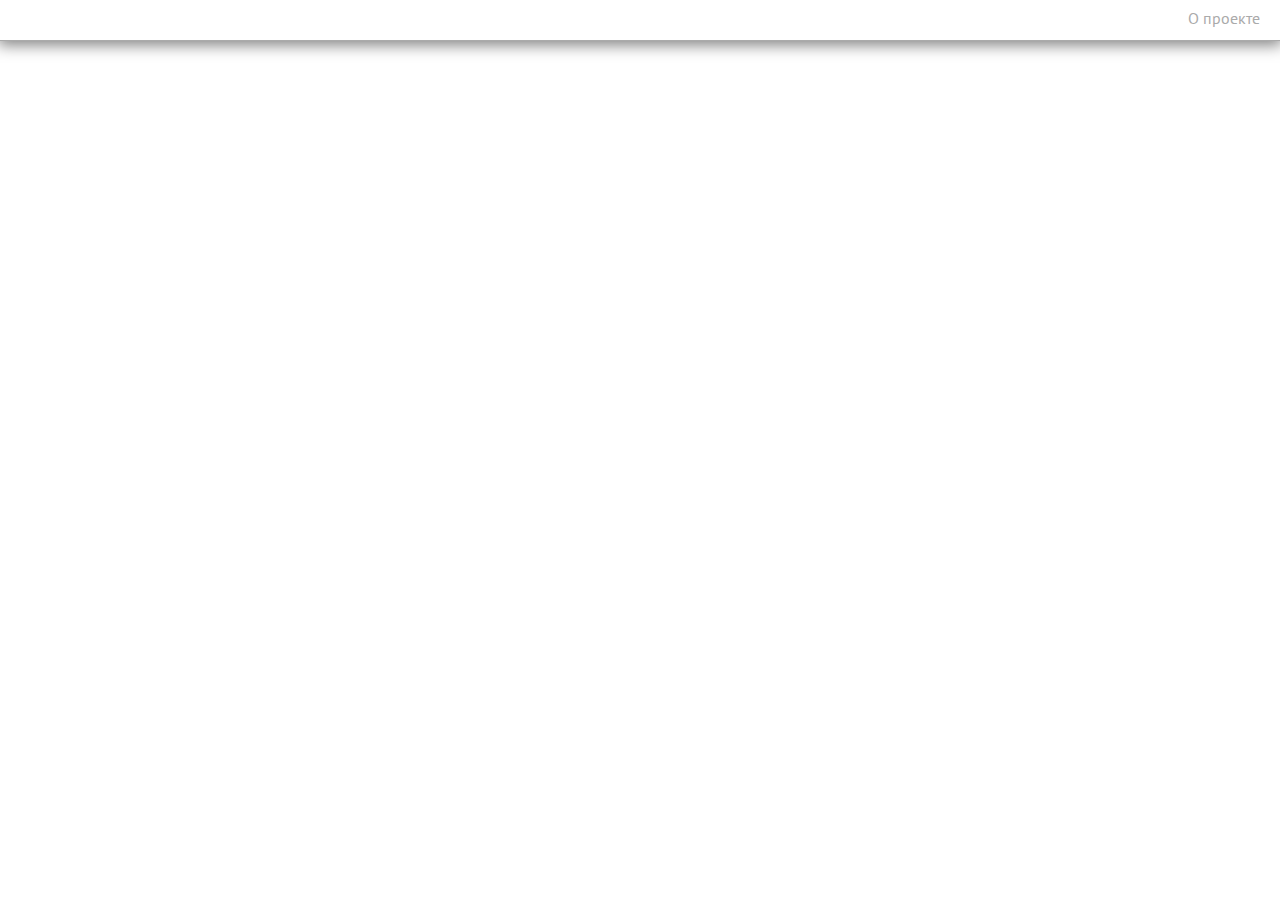
==== about.html @ bceefa81 "Create about.html" ====
<!DOCTYPE html>
<html lang="en" dir="ltr">
  <head>
    <meta charset="utf-8">
    <link rel="stylesheet" href="stylesheets/style.css">
    <title></title>
  </head>
  <body>
    <div class="menubar">
      <a href="index.html"> <img src="images/logo.svg" alt=""> </a>
      <a href="about.html">О проекте</a>
    </div>
  </body>
</html>
---- stylesheets/style.css ----
@import 'reset.css';
@import url('https://fonts.googleapis.com/css?family=PT+Sans+Caption:400,700|PT+Sans:400,400i,700,700i&amp;subset=cyrillic');
@import 'layout.css';
@import "content.css";
@import "sidebar.css";
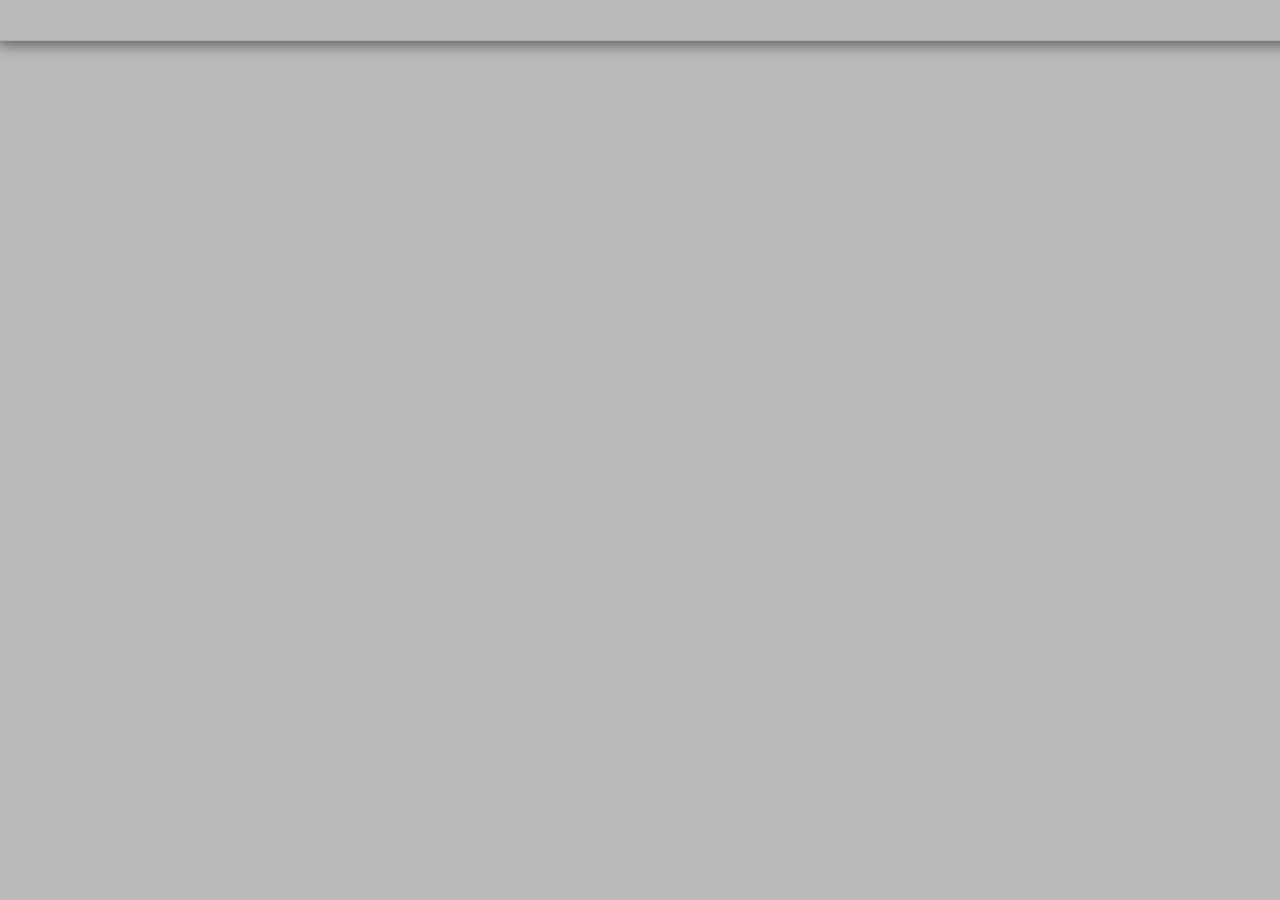
==== commit 31001df4: "Update about.html" ====
--- a/about.html
+++ b/about.html
@@ -4,6 +4,18 @@
     <meta charset="utf-8">
     <link rel="stylesheet" href="stylesheets/style.css">
     <title></title>
+    <style media="screen">
+      body {
+        width: 1440px;
+        margin: 0 auto;
+        /* background: white; */
+        background: url("images/1440.jpg")
+      }
+      html {
+        background: #bbb;
+
+      }
+    </style>
   </head>
   <body>
     <div class="menubar">
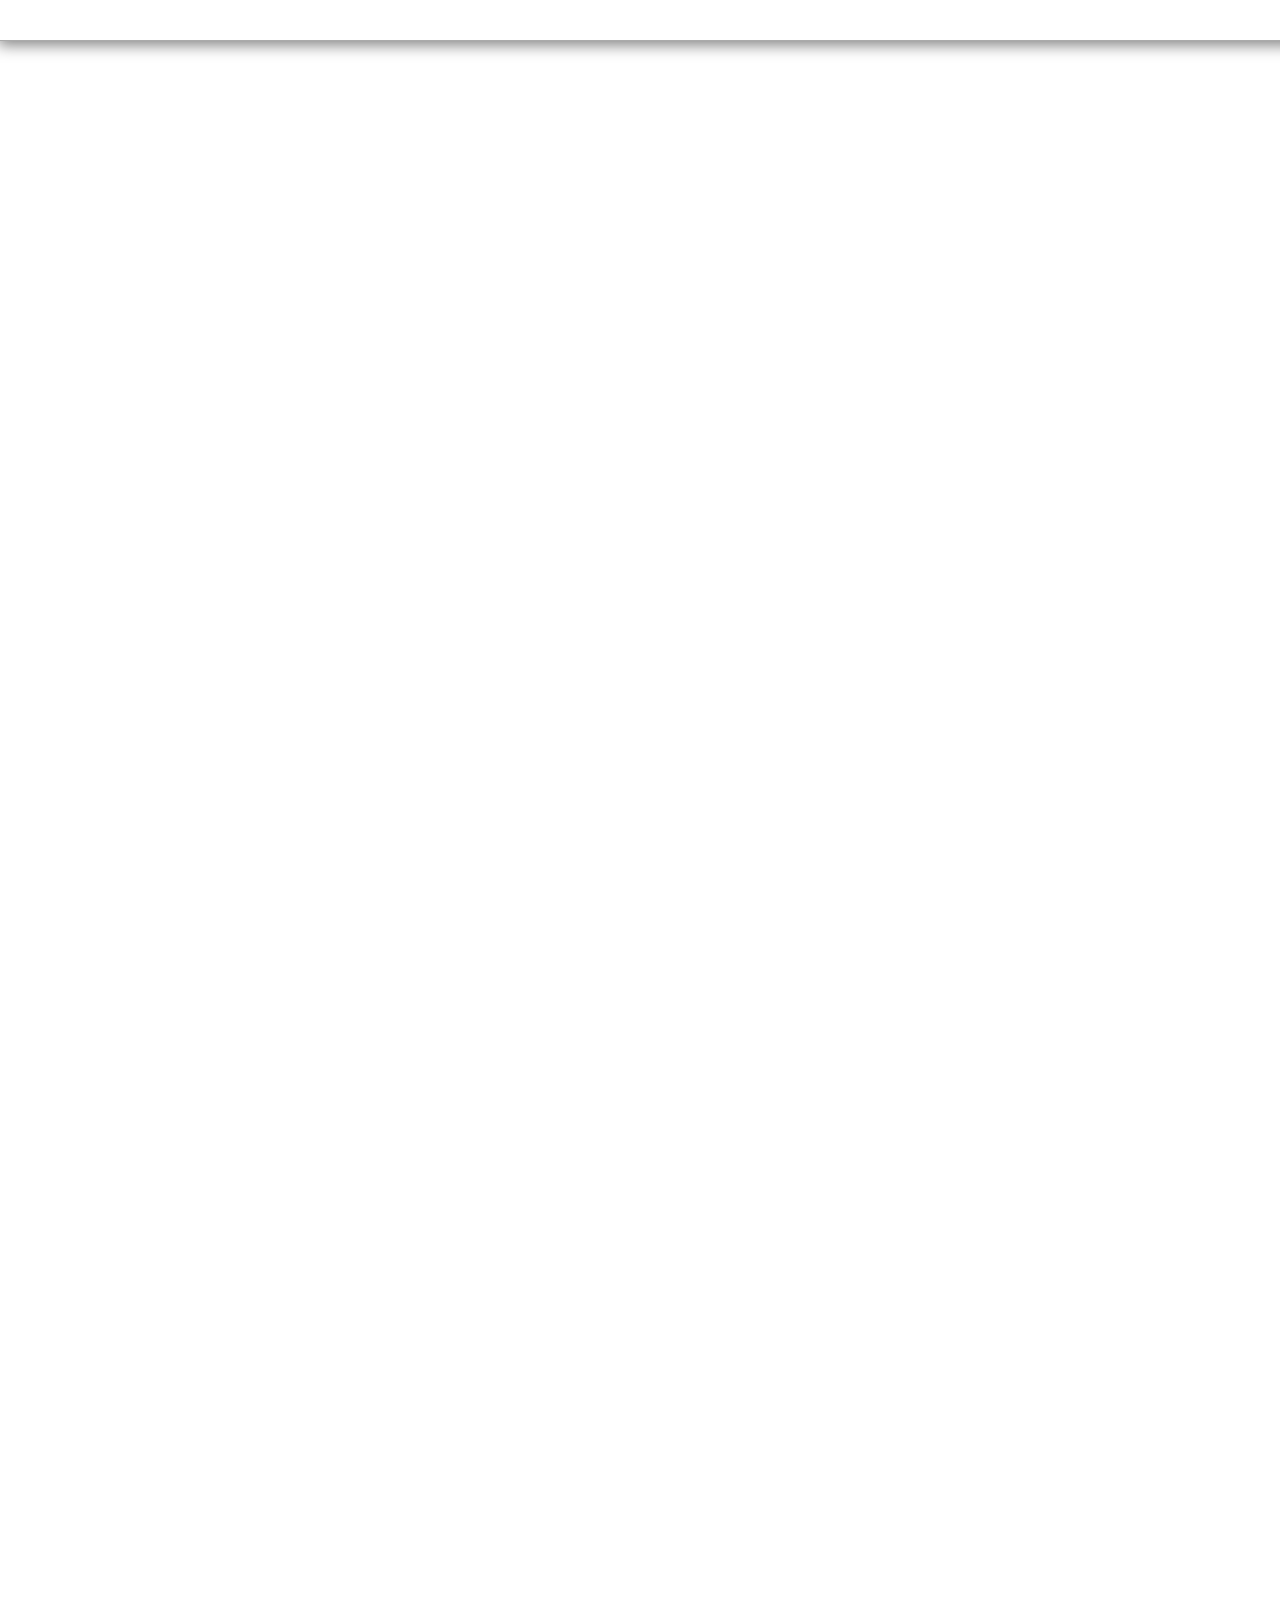
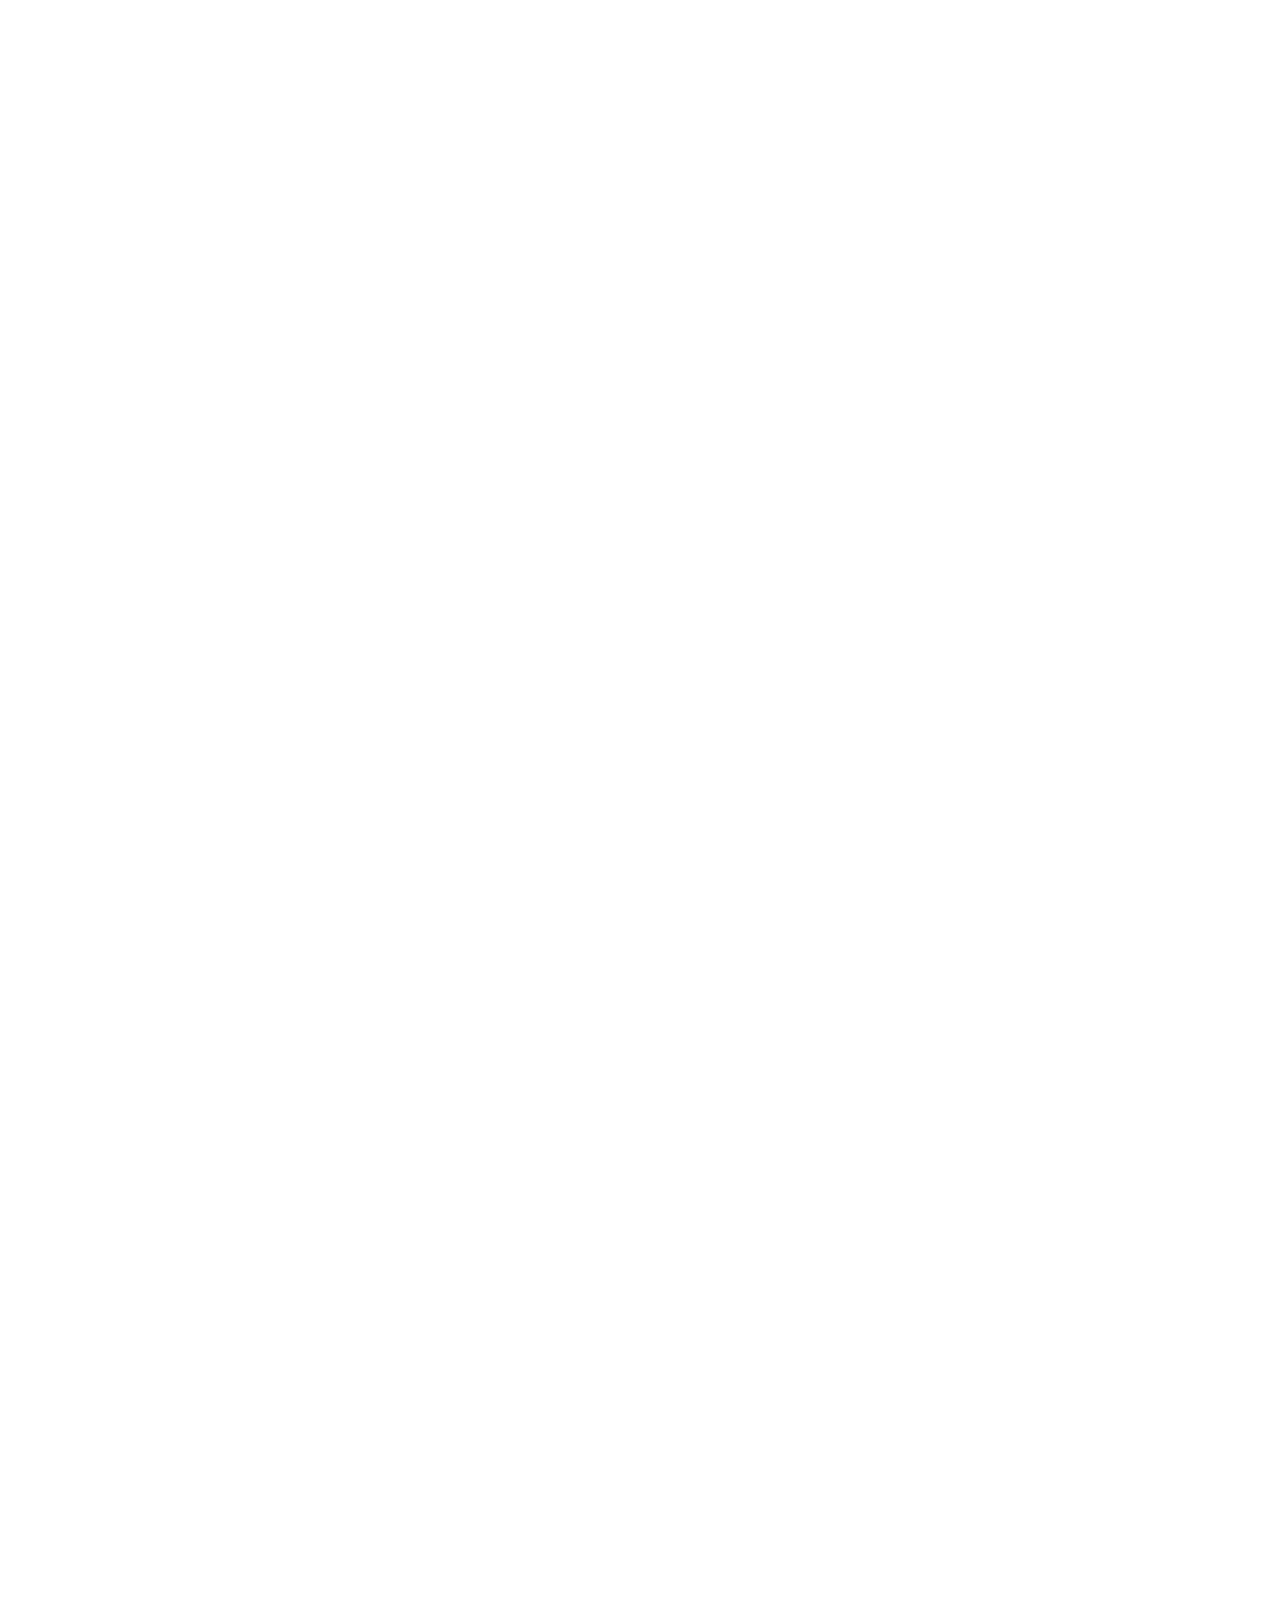
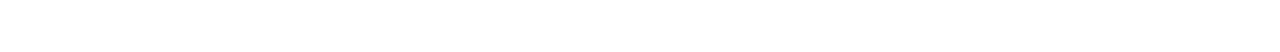
==== commit 5f5d5625: "Update about.html" ====
--- a/about.html
+++ b/about.html
@@ -8,12 +8,22 @@
       body {
         width: 1440px;
         margin: 0 auto;
-        /* background: white; */
-        background: url("images/1440.jpg")
+        background: white;
+        height: 3252px;
+        display: block;
+      }
+      body::before {
+        content: "";
+        position: absolute;
+        left: 0;
+        top: 0;
+        right: 0;
+        background: url("images/1440.jpg");
       }
       html {
         background: #bbb;
-
+        position: relative;
+        height: 100%;
       }
     </style>
   </head>
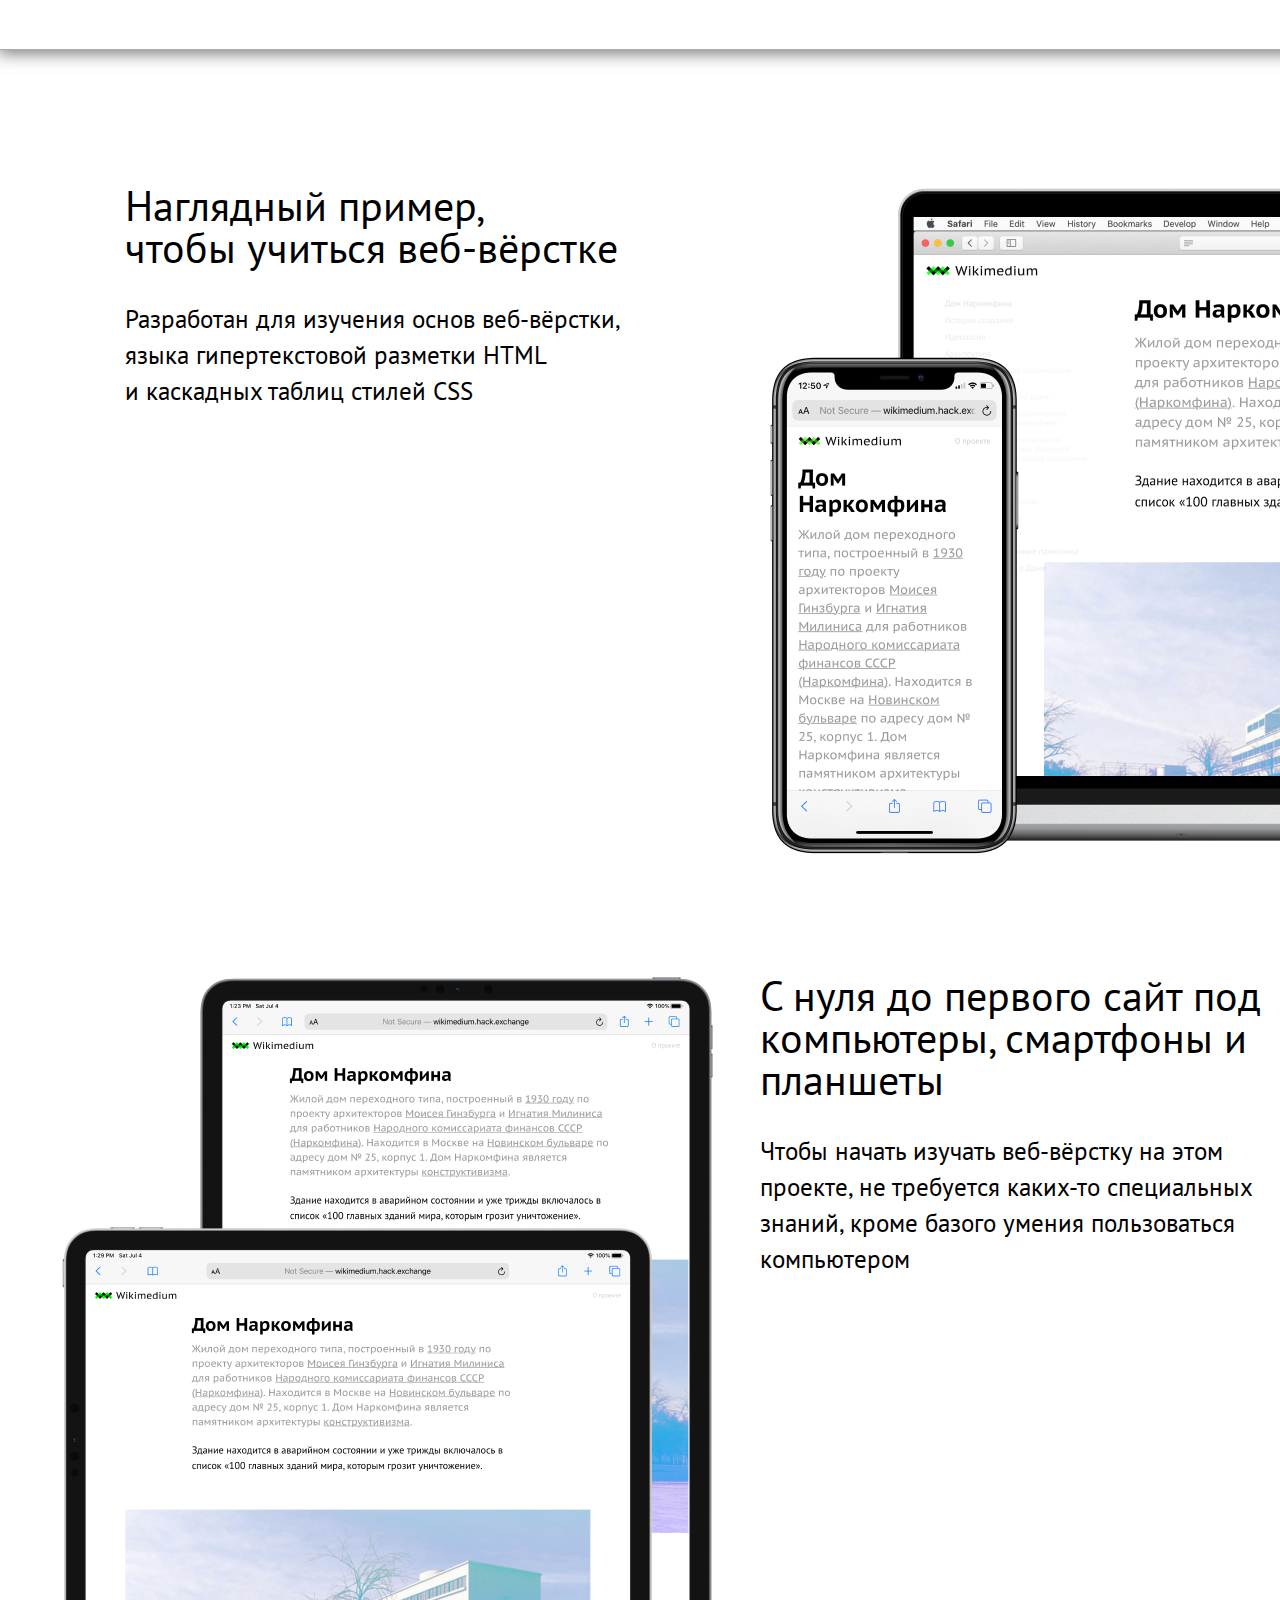
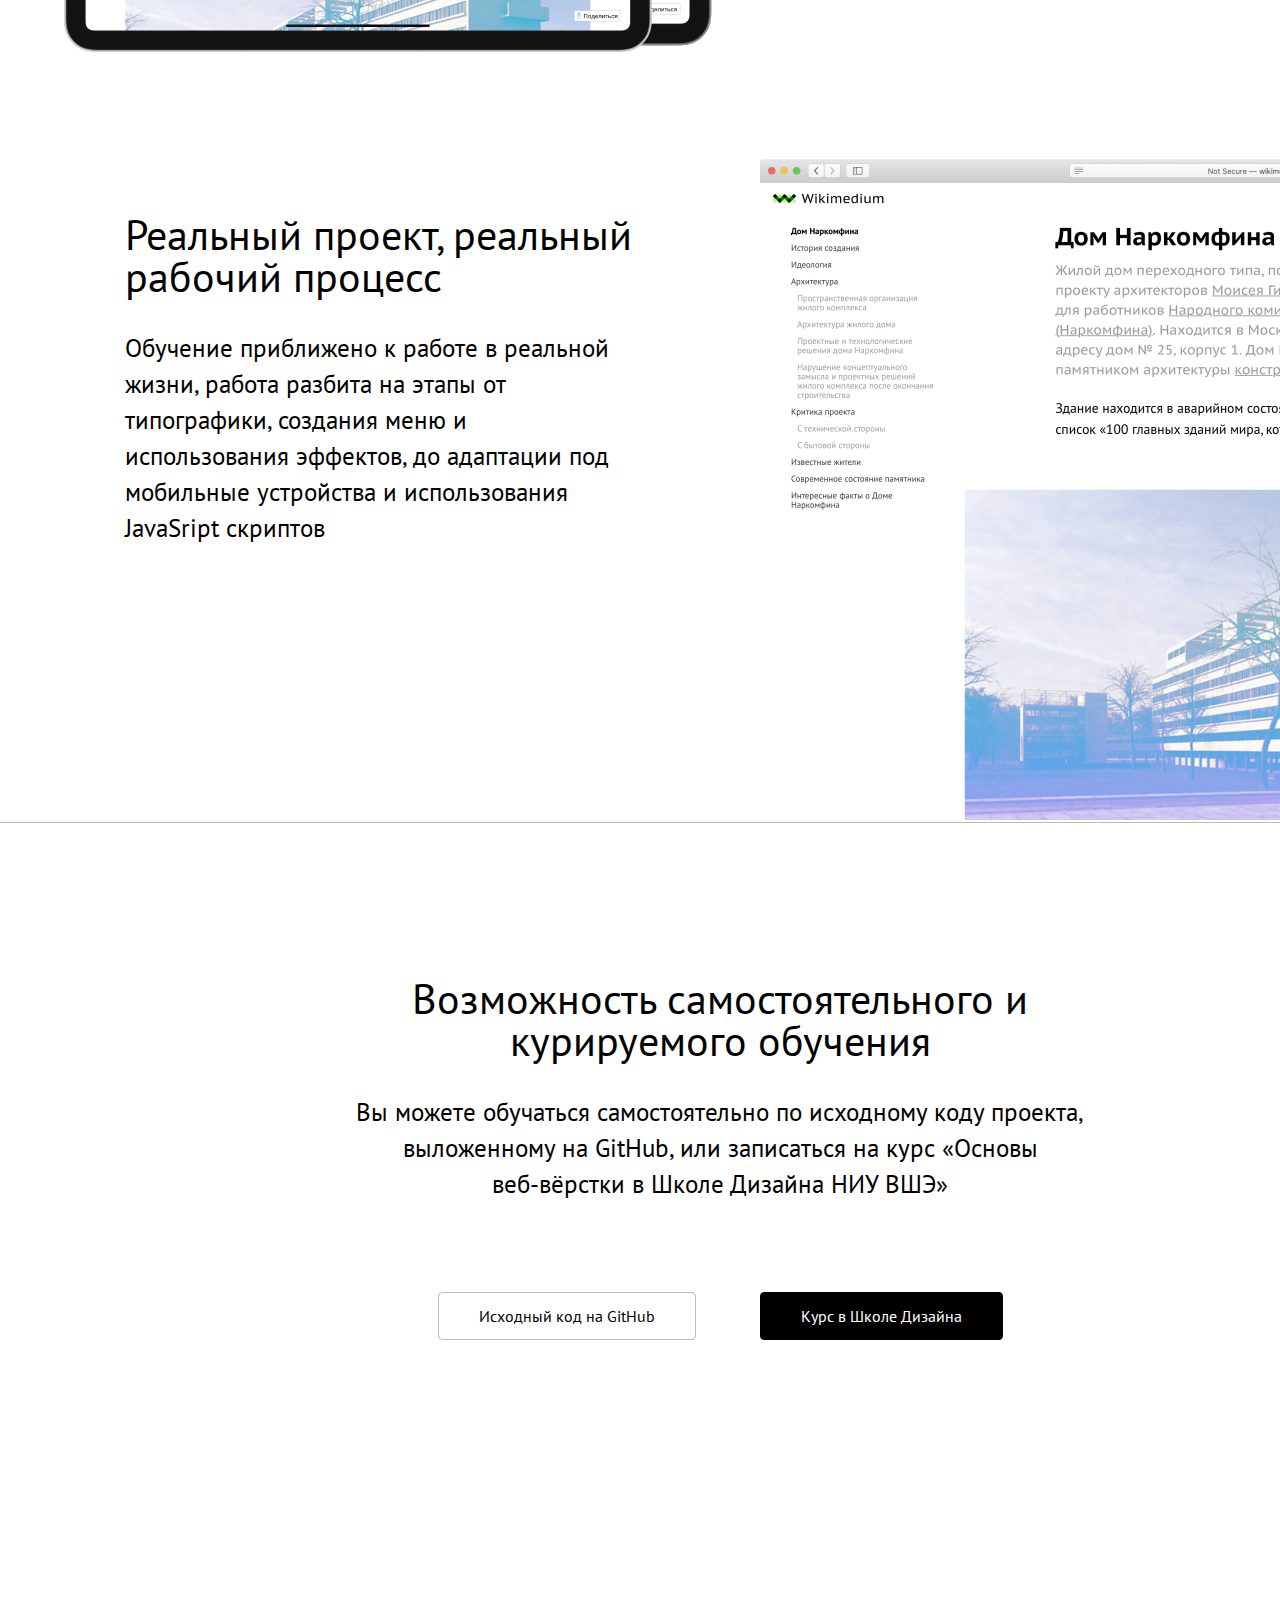
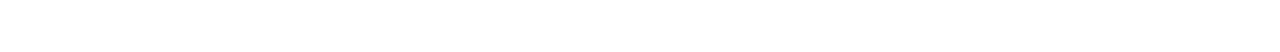
==== commit 45112b6c: "Update about.html" ====
--- a/about.html
+++ b/about.html
@@ -3,6 +3,8 @@
   <head>
     <meta charset="utf-8">
     <link rel="stylesheet" href="stylesheets/style.css">
+    <link rel="icon" type="image/x-icon" href="images/favicon.ico"/>
+    <link rel="icon" type="image/png" href="images/favicon.png" />
     <title></title>
     <style media="screen">
       body {
@@ -11,6 +13,7 @@
         background: white;
         height: 3252px;
         display: block;
+        position: relative;
       }
       body::before {
         content: "";
@@ -18,12 +21,73 @@
         left: 0;
         top: 0;
         right: 0;
-        background: url("images/1440.jpg");
+        /* background: url("images/1440.jpg"); */
+        height: 100%;
+        display: block;
+        opacity: .2;
       }
       html {
         background: #bbb;
         position: relative;
         height: 100%;
+      }
+      section {
+        display: flex;
+        justify-content: space-between;
+        padding-top: 80px;
+      }
+      section div {
+        width: 50%;
+        overflow: hidden;
+        padding-left: 40px;
+      }
+      section h1,
+      section p {
+        width: 510px;
+        margin: 0 auto;
+      }
+      section h1,
+      .bottom_block h1 {
+        font-size: 42px;
+        margin-top: 55px;
+        margin-bottom: 32px;
+      }
+      section p,
+      .bottom_block p {
+        font-size: 25px;
+        line-height: 36px;
+      }
+      section div:nth-of-type(2) h1,
+      section div:nth-of-type(2) p {
+        margin-left: 0;
+      }
+      section div:nth-of-type(2) h1 {
+        margin-top: 20px;
+      }
+      .bottom_block p,
+      .bottom_block h1 {
+        width: 800px;
+        margin-left: auto;
+        margin-right: auto;
+        }
+      .bottom_block {
+        text-align: center;
+        padding-top: 100px;
+        border-top: 1px solid #bbb
+      }
+      .btn {
+        text-decoration: none;
+        border: 1px solid #bbb;
+        padding: 15px 40px;
+        background: white;
+        border-radius: 4px;
+        display: inline-block;
+        margin: 90px 30px 0;
+      }
+      .btn-black {
+        color: white;
+        background: black;
+        border-color: black;
       }
     </style>
   </head>
@@ -32,5 +96,41 @@
       <a href="index.html"> <img src="images/logo.svg" alt=""> </a>
       <a href="about.html">О проекте</a>
     </div>
+    <section>
+      <div>
+        <h1>Наглядный пример, <br> чтобы учиться веб-вёрстке</h1>
+        <p>Разработан для изучения основ веб-вёрстки, языка гипертекстовой разметки HTML и&nbsp;каскадных таблиц стилей CSS</p>
+      </div>
+      <div>
+          <img src="images/about1.png" alt="">
+      </div>
+    </section>
+
+    <section>
+      <div>
+          <img src="images/about2.png" alt="">
+      </div>
+      <div>
+        <h1>С нуля до первого сайт под компьютеры, смартфоны и планшеты</h1>
+        <p>Чтобы начать изучать веб-вёрстку на этом проекте, не требуется каких-то специальных знаний, кроме базого умения пользоваться компьютером</p>
+      </div>
+    </section>
+
+    <section>
+      <div>
+        <h1>Реальный проект, реальный рабочий процесс</h1>
+        <p>Обучение приближено к работе в реальной жизни, работа разбита на этапы  от типографики, создания меню и использования эффектов, до адаптации под мобильные устройства и использования JavaSript скриптов</p>
+      </div>
+      <div>
+          <img src="images/about3.png" alt="">
+      </div>
+    </section>
+
+    <div class="bottom_block">
+      <h1>Возможность самостоятельного и курируемого обучения</h1>
+      <p>Вы можете обучаться самостоятельно по исходному коду проекта, выложенному на GitHub, или записаться на курс «Основы <br>веб-вёрстки в Школе Дизайна НИУ ВШЭ»</p>
+      <a class="btn" href="#">Исходный код на GitHub</a>
+      <a class="btn btn-black" href="#">Курс в Школе Дизайна</a>
+    </div>
   </body>
 </html>
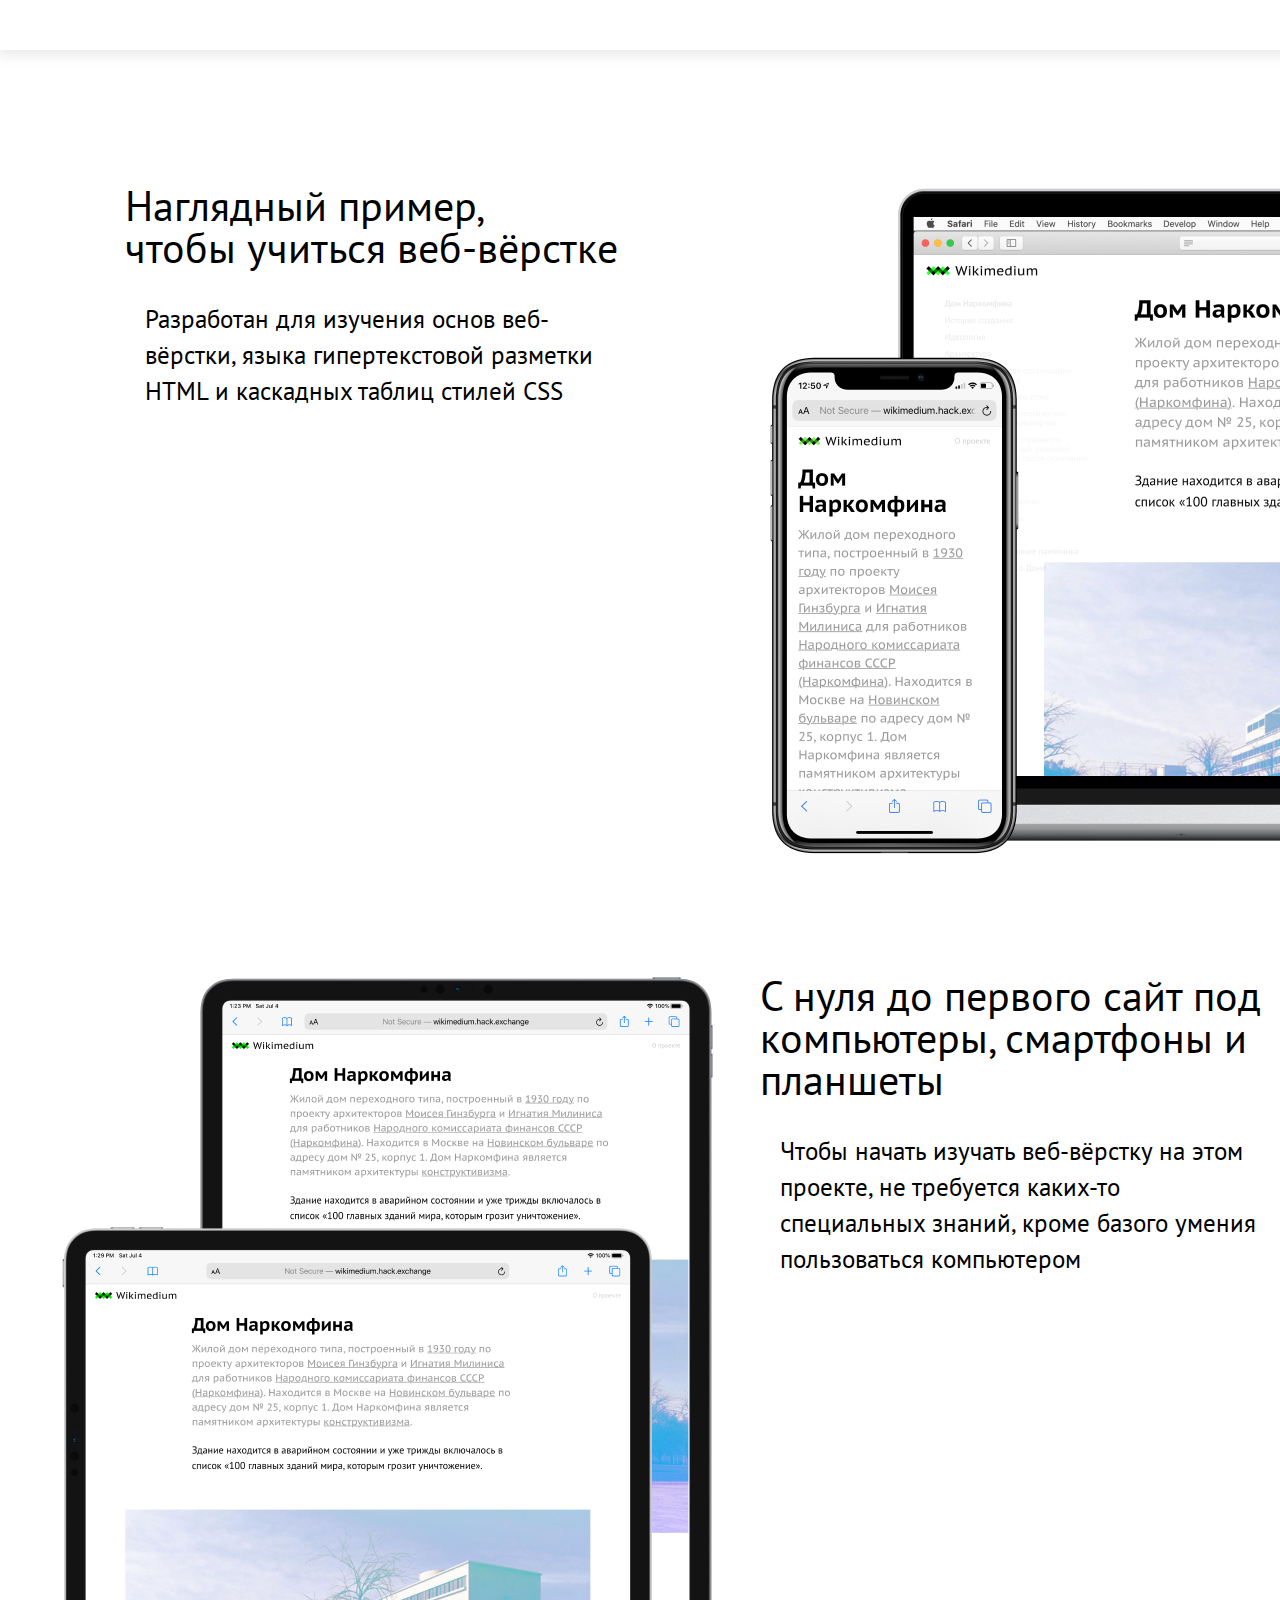
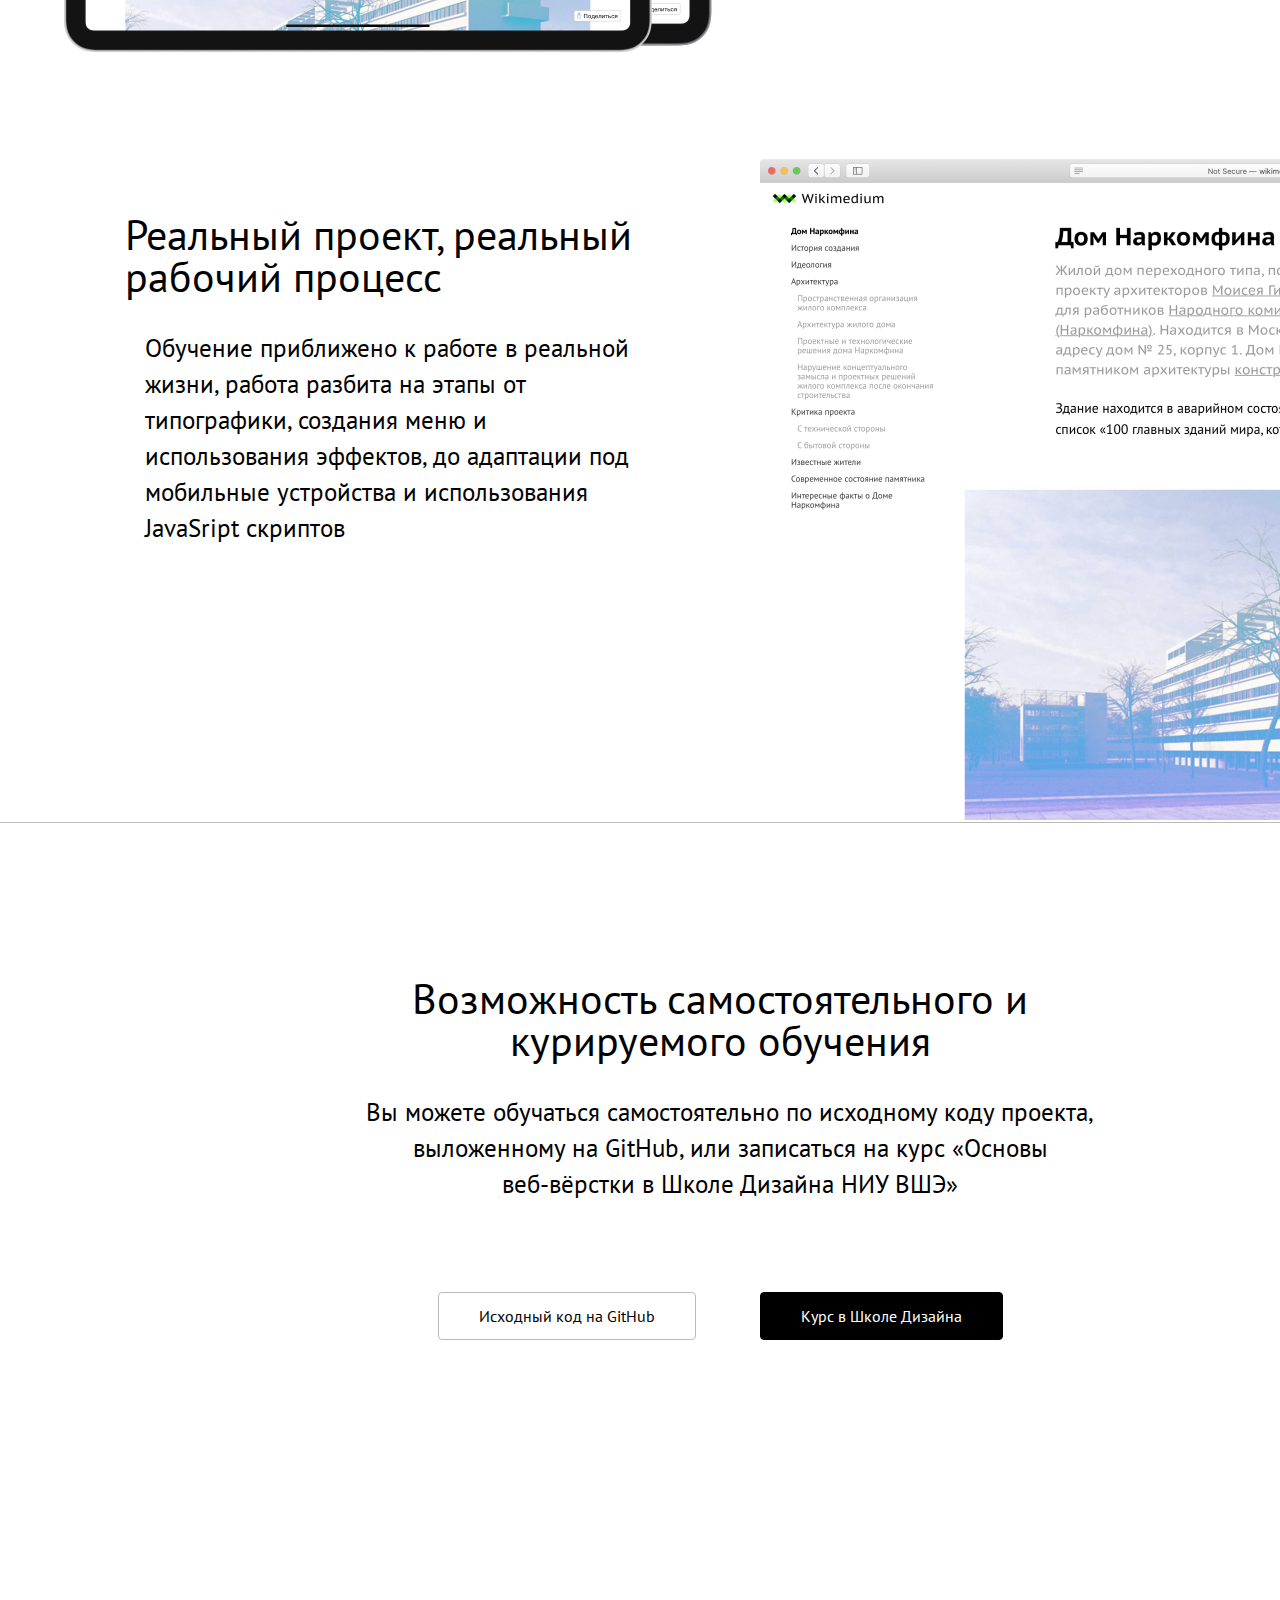
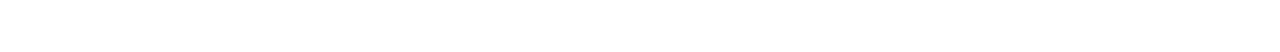
==== commit 422d4ce1: "r" ====
--- a/about.html
+++ b/about.html
@@ -1,6 +1,7 @@
 <!DOCTYPE html>
 <html lang="en" dir="ltr">
   <head>
+    <meta name="viewport" content="width=device-width">
     <meta charset="utf-8">
     <link rel="stylesheet" href="stylesheets/style.css">
     <link rel="icon" type="image/x-icon" href="images/favicon.ico"/>
@@ -89,6 +90,24 @@
         background: black;
         border-color: black;
       }
+      @media all and (min-device-width: 768px) and (max-device-width: 1024px) and (orientation: portrait) {
+      article > * { width: calc(100% - 40px); }
+    }
+    @media all and (min-device-width: 320px) and (max-device-width: 480px) and (orientation: portrait) {
+    article > * { width: calc(100% - 40px); }
+    body {min-width: 320px;}
+  }
+    @media all and (max-width: 780px) {
+    	article > * { width: calc(100% - 80px); }
+    }
+    @media all and (min-width: 1280px) {
+    }
+    @media all and (min-device-width: 1024px) and (max-device-width: 1279px) {
+    }
+    @media all and (min-device-width: 768px) and (max-device-width: 1024px) {
+      article > * { width: calc(100% - 80px); }
+    }
+  }
     </style>
   </head>
   <body>
--- a/stylesheets/style.css
+++ b/stylesheets/style.css
@@ -1,5 +1,7 @@
 @import 'reset.css';
 @import url('https://fonts.googleapis.com/css?family=PT+Sans+Caption:400,700|PT+Sans:400,400i,700,700i&amp;subset=cyrillic');
 @import 'layout.css';
-@import "content.css";
-@import "sidebar.css";
+@import 'content.css';
+@import 'sidebar.css';
+@import "index.css";
+@import "responsive.css";
